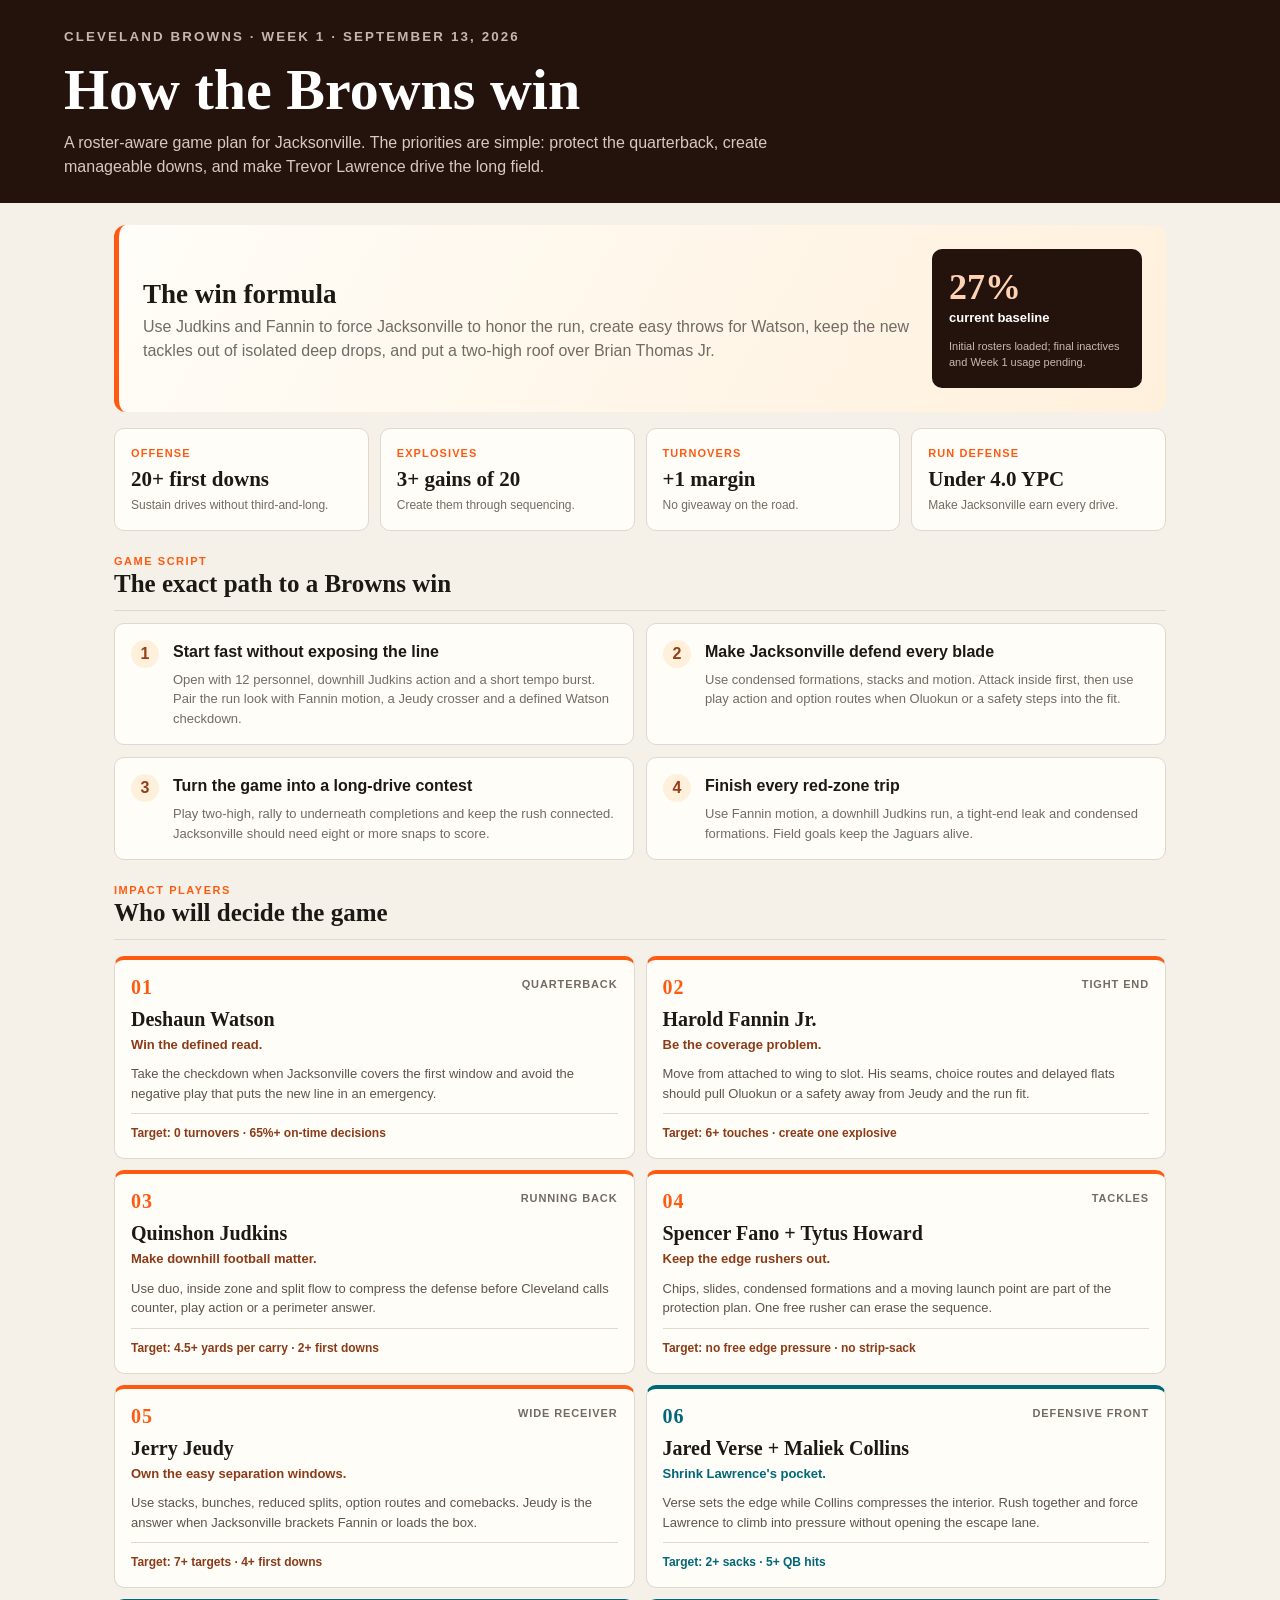
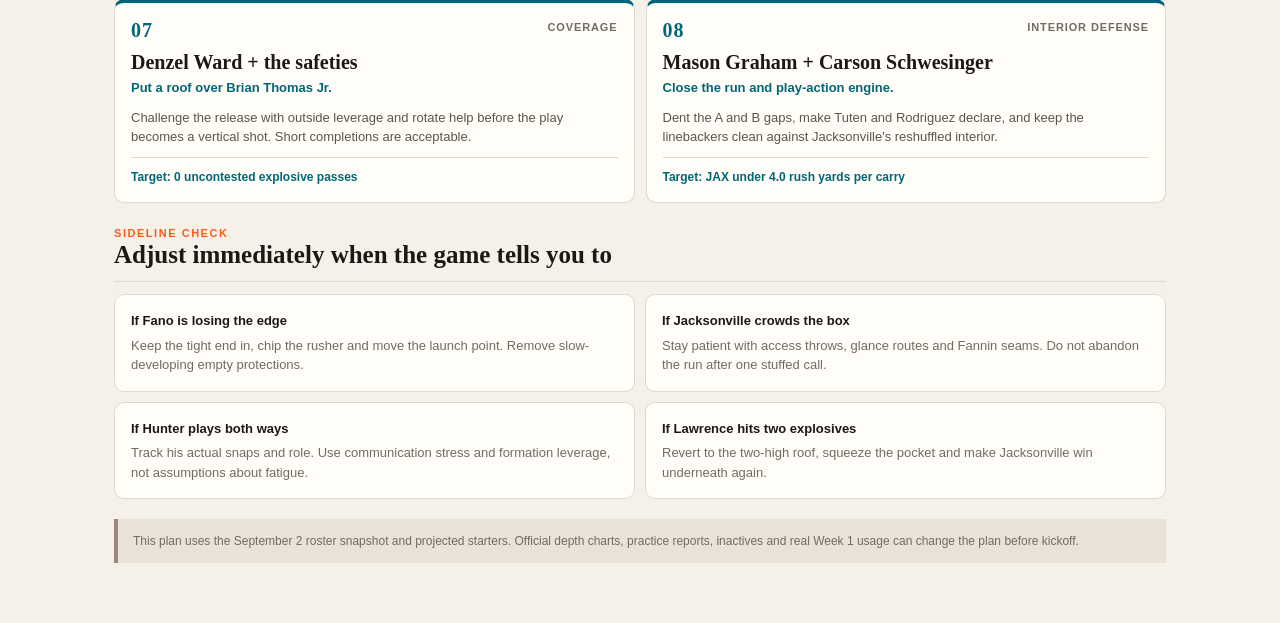
==== game-plan.html @ d850a13b "Add public Week 1 Browns game plan page" ====
<!doctype html>
<html lang="en">
<head>
  <meta charset="UTF-8"><meta name="viewport" content="width=device-width,initial-scale=1">
  <title>Browns Game Plan | Week 1 vs Jaguars</title>
  <style>
    :root{--brown:#24130d;--orange:#ff5a12;--cream:#f5f1e9;--paper:#fffdf8;--ink:#1c1814;--muted:#716b63;--line:#ded8ce}*{box-sizing:border-box}body{margin:0;background:var(--cream);color:var(--ink);font:16px Arial,sans-serif;line-height:1.5}.top{background:var(--brown);color:#fff;padding:24px max(22px,5vw)}.top small{color:#c7b6ad;letter-spacing:.16em;font-weight:bold}.top h1{font:700 clamp(32px,5vw,58px) Georgia,serif;margin:8px 0}.top p{max-width:760px;color:#d7c8c0;margin:0}.wrap{max-width:1180px;margin:auto;padding:22px max(22px,5vw) 60px}.hero{display:grid;grid-template-columns:1fr 210px;gap:20px;align-items:center;border-left:5px solid var(--orange);background:linear-gradient(120deg,#fffdf8,#fff0dc);padding:24px;border-radius:12px}.hero h2{font:700 27px Georgia,serif;margin:5px 0}.hero p{color:var(--muted);margin:0}.baseline{background:var(--brown);color:#fff;padding:17px;border-radius:10px}.baseline b{display:block;color:#ffd2b3;font:700 36px Georgia,serif}.baseline span,.baseline small{display:block}.baseline span{font-weight:bold;font-size:13px}.baseline small{color:#c9b8ae;margin-top:10px;font-size:11px}.targets,.grid{display:grid;grid-template-columns:repeat(4,1fr);gap:11px;margin:16px 0}.target,.card,.script,.adjust{background:var(--paper);border:1px solid var(--line);border-radius:10px;padding:16px}.target span{display:block;color:var(--orange);font-size:11px;font-weight:bold;text-transform:uppercase;letter-spacing:.1em}.target b{display:block;font:700 21px Georgia,serif;margin-top:6px}.target small{display:block;color:var(--muted);font-size:12px;margin-top:4px}.section{margin-top:22px}.section h3{font:700 25px Georgia,serif;margin:0}.section>header{border-bottom:1px solid var(--line);padding-bottom:12px;margin-bottom:12px}.section>header p{color:var(--orange);font-size:11px;font-weight:bold;letter-spacing:.14em;margin:0}.script-grid{display:grid;grid-template-columns:1fr 1fr;gap:12px}.script{display:grid;grid-template-columns:30px 1fr;gap:12px}.script> b{width:28px;height:28px;border-radius:50%;display:grid;place-items:center;background:#fff0dc;color:#963d17}.script h4{margin:0;font-size:16px}.script p{color:var(--muted);font-size:13px;margin:6px 0 0}.grid{grid-template-columns:1fr 1fr}.card{border-top:4px solid var(--orange)}.card.def{border-top-color:#006778}.card header{display:flex;justify-content:space-between;color:var(--muted);font-size:11px;text-transform:uppercase;font-weight:bold;letter-spacing:.08em}.card header b{font:700 20px Georgia,serif;color:var(--orange)}.card.def header b{color:#006778}.card h4{font:700 20px Georgia,serif;margin:9px 0 4px}.card strong{display:block;color:#8c3b17;font-size:13px}.card.def strong{color:#006778}.card p{font-size:13px;color:#5d554c;margin:10px 0}.card footer{border-top:1px solid var(--line);padding-top:10px;color:#8c3b17;font-size:12px;font-weight:bold}.card.def footer{color:#006778}.adjusts{display:grid;grid-template-columns:1fr 1fr;gap:10px}.adjust b,.adjust span{display:block}.adjust b{font-size:13px}.adjust span{font-size:13px;color:var(--muted);margin-top:5px}.note{background:#e9e2d9;border-left:4px solid #9b877d;padding:13px 15px;margin-top:20px;color:var(--muted);font-size:12px}@media(max-width:760px){.hero{grid-template-columns:1fr}.targets,.grid,.script-grid,.adjusts{grid-template-columns:1fr 1fr}}@media(max-width:480px){.targets,.grid,.script-grid,.adjusts{grid-template-columns:1fr}.wrap{padding-left:15px;padding-right:15px}}
  </style>
</head>
<body>
  <header class="top"><small>CLEVELAND BROWNS · WEEK 1 · SEPTEMBER 13, 2026</small><h1>How the Browns win</h1><p>A roster-aware game plan for Jacksonville. The priorities are simple: protect the quarterback, create manageable downs, and make Trevor Lawrence drive the long field.</p></header>
  <main class="wrap">
    <section class="hero"><div><h2>The win formula</h2><p>Use Judkins and Fannin to force Jacksonville to honor the run, create easy throws for Watson, keep the new tackles out of isolated deep drops, and put a two-high roof over Brian Thomas Jr.</p></div><div class="baseline"><b>27%</b><span>current baseline</span><small>Initial rosters loaded; final inactives and Week 1 usage pending.</small></div></section>
    <section class="targets"><div class="target"><span>Offense</span><b>20+ first downs</b><small>Sustain drives without third-and-long.</small></div><div class="target"><span>Explosives</span><b>3+ gains of 20</b><small>Create them through sequencing.</small></div><div class="target"><span>Turnovers</span><b>+1 margin</b><small>No giveaway on the road.</small></div><div class="target"><span>Run defense</span><b>Under 4.0 YPC</b><small>Make Jacksonville earn every drive.</small></div></section>
    <section class="section"><header><p>GAME SCRIPT</p><h3>The exact path to a Browns win</h3></header><div class="script-grid"><article class="script"><b>1</b><div><h4>Start fast without exposing the line</h4><p>Open with 12 personnel, downhill Judkins action and a short tempo burst. Pair the run look with Fannin motion, a Jeudy crosser and a defined Watson checkdown.</p></div></article><article class="script"><b>2</b><div><h4>Make Jacksonville defend every blade</h4><p>Use condensed formations, stacks and motion. Attack inside first, then use play action and option routes when Oluokun or a safety steps into the fit.</p></div></article><article class="script"><b>3</b><div><h4>Turn the game into a long-drive contest</h4><p>Play two-high, rally to underneath completions and keep the rush connected. Jacksonville should need eight or more snaps to score.</p></div></article><article class="script"><b>4</b><div><h4>Finish every red-zone trip</h4><p>Use Fannin motion, a downhill Judkins run, a tight-end leak and condensed formations. Field goals keep the Jaguars alive.</p></div></article></div></section>
    <section class="section"><header><p>IMPACT PLAYERS</p><h3>Who will decide the game</h3></header><div class="grid"><article class="card"><header><b>01</b><span>Quarterback</span></header><h4>Deshaun Watson</h4><strong>Win the defined read.</strong><p>Take the checkdown when Jacksonville covers the first window and avoid the negative play that puts the new line in an emergency.</p><footer>Target: 0 turnovers · 65%+ on-time decisions</footer></article><article class="card"><header><b>02</b><span>Tight end</span></header><h4>Harold Fannin Jr.</h4><strong>Be the coverage problem.</strong><p>Move from attached to wing to slot. His seams, choice routes and delayed flats should pull Oluokun or a safety away from Jeudy and the run fit.</p><footer>Target: 6+ touches · create one explosive</footer></article><article class="card"><header><b>03</b><span>Running back</span></header><h4>Quinshon Judkins</h4><strong>Make downhill football matter.</strong><p>Use duo, inside zone and split flow to compress the defense before Cleveland calls counter, play action or a perimeter answer.</p><footer>Target: 4.5+ yards per carry · 2+ first downs</footer></article><article class="card"><header><b>04</b><span>Tackles</span></header><h4>Spencer Fano + Tytus Howard</h4><strong>Keep the edge rushers out.</strong><p>Chips, slides, condensed formations and a moving launch point are part of the protection plan. One free rusher can erase the sequence.</p><footer>Target: no free edge pressure · no strip-sack</footer></article><article class="card"><header><b>05</b><span>Wide receiver</span></header><h4>Jerry Jeudy</h4><strong>Own the easy separation windows.</strong><p>Use stacks, bunches, reduced splits, option routes and comebacks. Jeudy is the answer when Jacksonville brackets Fannin or loads the box.</p><footer>Target: 7+ targets · 4+ first downs</footer></article><article class="card def"><header><b>06</b><span>Defensive front</span></header><h4>Jared Verse + Maliek Collins</h4><strong>Shrink Lawrence's pocket.</strong><p>Verse sets the edge while Collins compresses the interior. Rush together and force Lawrence to climb into pressure without opening the escape lane.</p><footer>Target: 2+ sacks · 5+ QB hits</footer></article><article class="card def"><header><b>07</b><span>Coverage</span></header><h4>Denzel Ward + the safeties</h4><strong>Put a roof over Brian Thomas Jr.</strong><p>Challenge the release with outside leverage and rotate help before the play becomes a vertical shot. Short completions are acceptable.</p><footer>Target: 0 uncontested explosive passes</footer></article><article class="card def"><header><b>08</b><span>Interior defense</span></header><h4>Mason Graham + Carson Schwesinger</h4><strong>Close the run and play-action engine.</strong><p>Dent the A and B gaps, make Tuten and Rodriguez declare, and keep the linebackers clean against Jacksonville's reshuffled interior.</p><footer>Target: JAX under 4.0 rush yards per carry</footer></article></div></section>
    <section class="section"><header><p>SIDELINE CHECK</p><h3>Adjust immediately when the game tells you to</h3></header><div class="adjusts"><div class="adjust"><b>If Fano is losing the edge</b><span>Keep the tight end in, chip the rusher and move the launch point. Remove slow-developing empty protections.</span></div><div class="adjust"><b>If Jacksonville crowds the box</b><span>Stay patient with access throws, glance routes and Fannin seams. Do not abandon the run after one stuffed call.</span></div><div class="adjust"><b>If Hunter plays both ways</b><span>Track his actual snaps and role. Use communication stress and formation leverage, not assumptions about fatigue.</span></div><div class="adjust"><b>If Lawrence hits two explosives</b><span>Revert to the two-high roof, squeeze the pocket and make Jacksonville win underneath again.</span></div></div></section>
    <div class="note">This plan uses the September 2 roster snapshot and projected starters. Official depth charts, practice reports, inactives and real Week 1 usage can change the plan before kickoff.</div>
  </main>
</body>
</html>
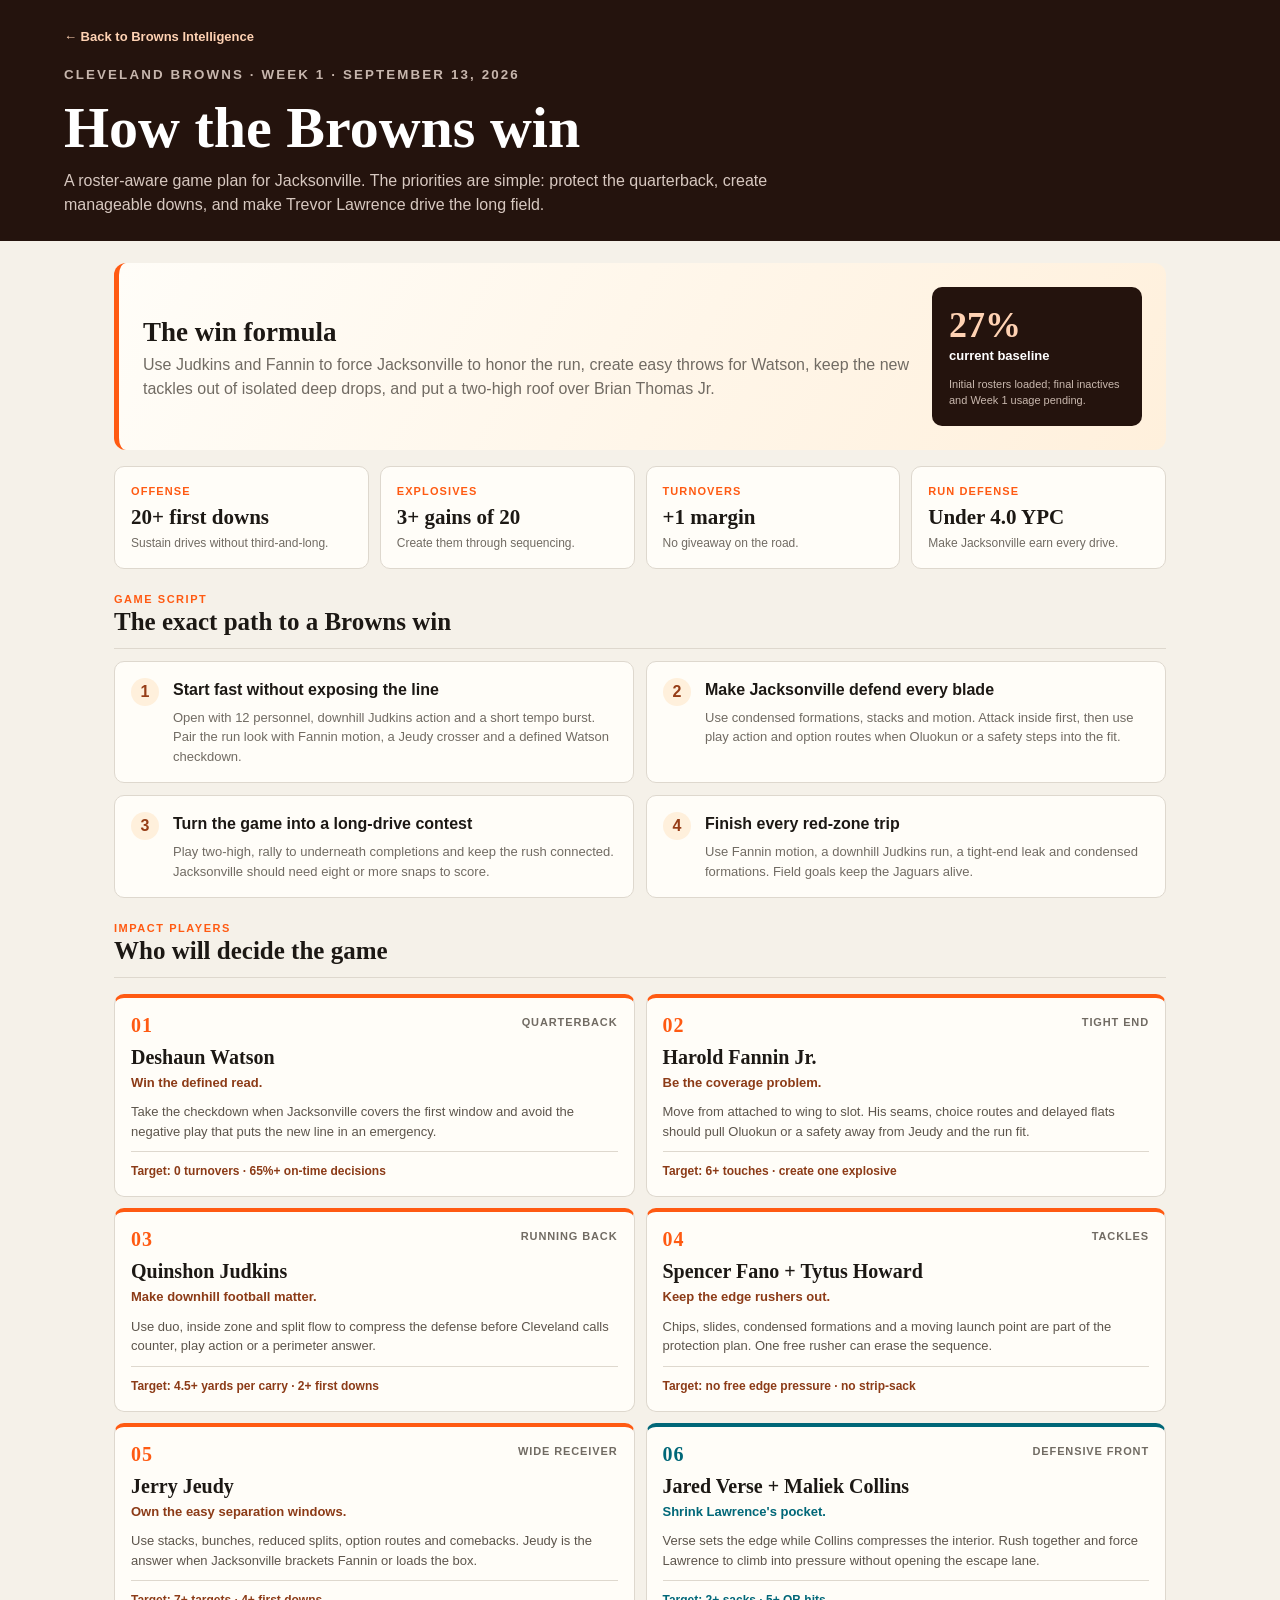
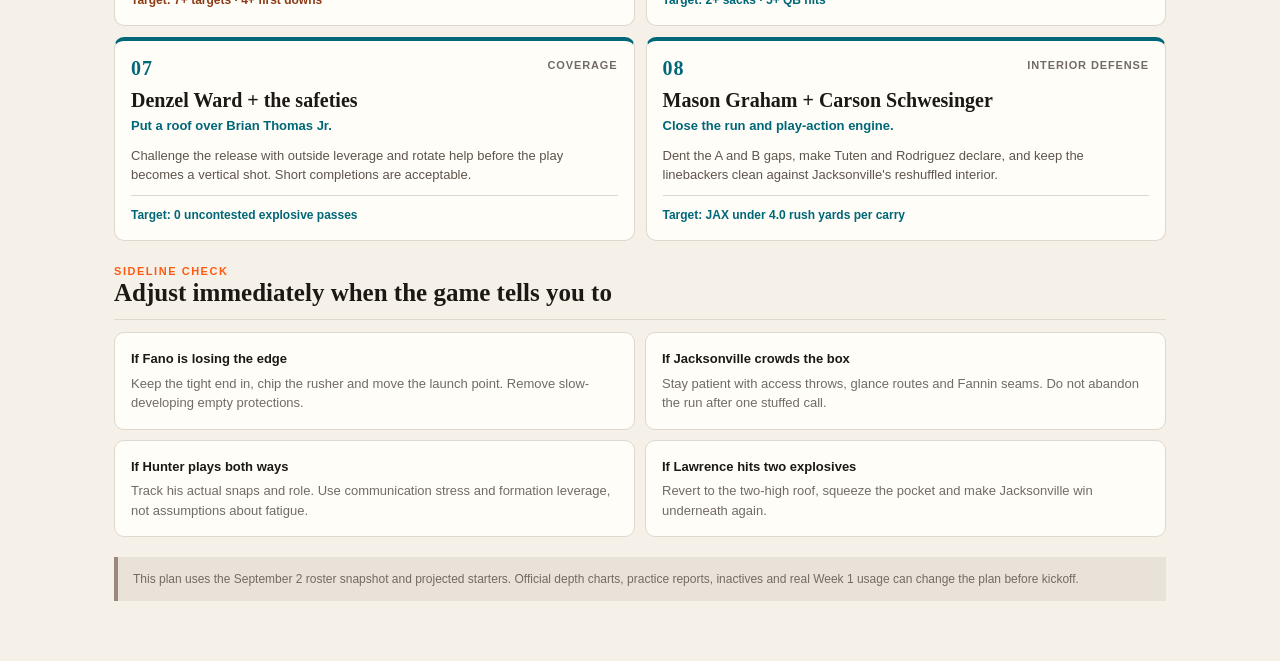
==== commit c019b5d5: "Add navigation between dashboard and game plan" ====
--- a/game-plan.html
+++ b/game-plan.html
@@ -4,11 +4,11 @@
   <meta charset="UTF-8"><meta name="viewport" content="width=device-width,initial-scale=1">
   <title>Browns Game Plan | Week 1 vs Jaguars</title>
   <style>
-    :root{--brown:#24130d;--orange:#ff5a12;--cream:#f5f1e9;--paper:#fffdf8;--ink:#1c1814;--muted:#716b63;--line:#ded8ce}*{box-sizing:border-box}body{margin:0;background:var(--cream);color:var(--ink);font:16px Arial,sans-serif;line-height:1.5}.top{background:var(--brown);color:#fff;padding:24px max(22px,5vw)}.top small{color:#c7b6ad;letter-spacing:.16em;font-weight:bold}.top h1{font:700 clamp(32px,5vw,58px) Georgia,serif;margin:8px 0}.top p{max-width:760px;color:#d7c8c0;margin:0}.wrap{max-width:1180px;margin:auto;padding:22px max(22px,5vw) 60px}.hero{display:grid;grid-template-columns:1fr 210px;gap:20px;align-items:center;border-left:5px solid var(--orange);background:linear-gradient(120deg,#fffdf8,#fff0dc);padding:24px;border-radius:12px}.hero h2{font:700 27px Georgia,serif;margin:5px 0}.hero p{color:var(--muted);margin:0}.baseline{background:var(--brown);color:#fff;padding:17px;border-radius:10px}.baseline b{display:block;color:#ffd2b3;font:700 36px Georgia,serif}.baseline span,.baseline small{display:block}.baseline span{font-weight:bold;font-size:13px}.baseline small{color:#c9b8ae;margin-top:10px;font-size:11px}.targets,.grid{display:grid;grid-template-columns:repeat(4,1fr);gap:11px;margin:16px 0}.target,.card,.script,.adjust{background:var(--paper);border:1px solid var(--line);border-radius:10px;padding:16px}.target span{display:block;color:var(--orange);font-size:11px;font-weight:bold;text-transform:uppercase;letter-spacing:.1em}.target b{display:block;font:700 21px Georgia,serif;margin-top:6px}.target small{display:block;color:var(--muted);font-size:12px;margin-top:4px}.section{margin-top:22px}.section h3{font:700 25px Georgia,serif;margin:0}.section>header{border-bottom:1px solid var(--line);padding-bottom:12px;margin-bottom:12px}.section>header p{color:var(--orange);font-size:11px;font-weight:bold;letter-spacing:.14em;margin:0}.script-grid{display:grid;grid-template-columns:1fr 1fr;gap:12px}.script{display:grid;grid-template-columns:30px 1fr;gap:12px}.script> b{width:28px;height:28px;border-radius:50%;display:grid;place-items:center;background:#fff0dc;color:#963d17}.script h4{margin:0;font-size:16px}.script p{color:var(--muted);font-size:13px;margin:6px 0 0}.grid{grid-template-columns:1fr 1fr}.card{border-top:4px solid var(--orange)}.card.def{border-top-color:#006778}.card header{display:flex;justify-content:space-between;color:var(--muted);font-size:11px;text-transform:uppercase;font-weight:bold;letter-spacing:.08em}.card header b{font:700 20px Georgia,serif;color:var(--orange)}.card.def header b{color:#006778}.card h4{font:700 20px Georgia,serif;margin:9px 0 4px}.card strong{display:block;color:#8c3b17;font-size:13px}.card.def strong{color:#006778}.card p{font-size:13px;color:#5d554c;margin:10px 0}.card footer{border-top:1px solid var(--line);padding-top:10px;color:#8c3b17;font-size:12px;font-weight:bold}.card.def footer{color:#006778}.adjusts{display:grid;grid-template-columns:1fr 1fr;gap:10px}.adjust b,.adjust span{display:block}.adjust b{font-size:13px}.adjust span{font-size:13px;color:var(--muted);margin-top:5px}.note{background:#e9e2d9;border-left:4px solid #9b877d;padding:13px 15px;margin-top:20px;color:var(--muted);font-size:12px}@media(max-width:760px){.hero{grid-template-columns:1fr}.targets,.grid,.script-grid,.adjusts{grid-template-columns:1fr 1fr}}@media(max-width:480px){.targets,.grid,.script-grid,.adjusts{grid-template-columns:1fr}.wrap{padding-left:15px;padding-right:15px}}
+    :root{--brown:#24130d;--orange:#ff5a12;--cream:#f5f1e9;--paper:#fffdf8;--ink:#1c1814;--muted:#716b63;--line:#ded8ce}nav a{color:#ffd2b3;text-decoration:none;font-size:13px;font-weight:bold}nav a:hover{text-decoration:underline}.page-nav{margin-bottom:14px}*{box-sizing:border-box}body{margin:0;background:var(--cream);color:var(--ink);font:16px Arial,sans-serif;line-height:1.5}.top{background:var(--brown);color:#fff;padding:24px max(22px,5vw)}.top small{color:#c7b6ad;letter-spacing:.16em;font-weight:bold}.top h1{font:700 clamp(32px,5vw,58px) Georgia,serif;margin:8px 0}.top p{max-width:760px;color:#d7c8c0;margin:0}.wrap{max-width:1180px;margin:auto;padding:22px max(22px,5vw) 60px}.hero{display:grid;grid-template-columns:1fr 210px;gap:20px;align-items:center;border-left:5px solid var(--orange);background:linear-gradient(120deg,#fffdf8,#fff0dc);padding:24px;border-radius:12px}.hero h2{font:700 27px Georgia,serif;margin:5px 0}.hero p{color:var(--muted);margin:0}.baseline{background:var(--brown);color:#fff;padding:17px;border-radius:10px}.baseline b{display:block;color:#ffd2b3;font:700 36px Georgia,serif}.baseline span,.baseline small{display:block}.baseline span{font-weight:bold;font-size:13px}.baseline small{color:#c9b8ae;margin-top:10px;font-size:11px}.targets,.grid{display:grid;grid-template-columns:repeat(4,1fr);gap:11px;margin:16px 0}.target,.card,.script,.adjust{background:var(--paper);border:1px solid var(--line);border-radius:10px;padding:16px}.target span{display:block;color:var(--orange);font-size:11px;font-weight:bold;text-transform:uppercase;letter-spacing:.1em}.target b{display:block;font:700 21px Georgia,serif;margin-top:6px}.target small{display:block;color:var(--muted);font-size:12px;margin-top:4px}.section{margin-top:22px}.section h3{font:700 25px Georgia,serif;margin:0}.section>header{border-bottom:1px solid var(--line);padding-bottom:12px;margin-bottom:12px}.section>header p{color:var(--orange);font-size:11px;font-weight:bold;letter-spacing:.14em;margin:0}.script-grid{display:grid;grid-template-columns:1fr 1fr;gap:12px}.script{display:grid;grid-template-columns:30px 1fr;gap:12px}.script> b{width:28px;height:28px;border-radius:50%;display:grid;place-items:center;background:#fff0dc;color:#963d17}.script h4{margin:0;font-size:16px}.script p{color:var(--muted);font-size:13px;margin:6px 0 0}.grid{grid-template-columns:1fr 1fr}.card{border-top:4px solid var(--orange)}.card.def{border-top-color:#006778}.card header{display:flex;justify-content:space-between;color:var(--muted);font-size:11px;text-transform:uppercase;font-weight:bold;letter-spacing:.08em}.card header b{font:700 20px Georgia,serif;color:var(--orange)}.card.def header b{color:#006778}.card h4{font:700 20px Georgia,serif;margin:9px 0 4px}.card strong{display:block;color:#8c3b17;font-size:13px}.card.def strong{color:#006778}.card p{font-size:13px;color:#5d554c;margin:10px 0}.card footer{border-top:1px solid var(--line);padding-top:10px;color:#8c3b17;font-size:12px;font-weight:bold}.card.def footer{color:#006778}.adjusts{display:grid;grid-template-columns:1fr 1fr;gap:10px}.adjust b,.adjust span{display:block}.adjust b{font-size:13px}.adjust span{font-size:13px;color:var(--muted);margin-top:5px}.note{background:#e9e2d9;border-left:4px solid #9b877d;padding:13px 15px;margin-top:20px;color:var(--muted);font-size:12px}@media(max-width:760px){.hero{grid-template-columns:1fr}.targets,.grid,.script-grid,.adjusts{grid-template-columns:1fr 1fr}}@media(max-width:480px){.targets,.grid,.script-grid,.adjusts{grid-template-columns:1fr}.wrap{padding-left:15px;padding-right:15px}}
   </style>
 </head>
 <body>
-  <header class="top"><small>CLEVELAND BROWNS · WEEK 1 · SEPTEMBER 13, 2026</small><h1>How the Browns win</h1><p>A roster-aware game plan for Jacksonville. The priorities are simple: protect the quarterback, create manageable downs, and make Trevor Lawrence drive the long field.</p></header>
+  <header class="top"><nav class="page-nav"><a href="index.html">← Back to Browns Intelligence</a></nav><small>CLEVELAND BROWNS · WEEK 1 · SEPTEMBER 13, 2026</small><h1>How the Browns win</h1><p>A roster-aware game plan for Jacksonville. The priorities are simple: protect the quarterback, create manageable downs, and make Trevor Lawrence drive the long field.</p></header>
   <main class="wrap">
     <section class="hero"><div><h2>The win formula</h2><p>Use Judkins and Fannin to force Jacksonville to honor the run, create easy throws for Watson, keep the new tackles out of isolated deep drops, and put a two-high roof over Brian Thomas Jr.</p></div><div class="baseline"><b>27%</b><span>current baseline</span><small>Initial rosters loaded; final inactives and Week 1 usage pending.</small></div></section>
     <section class="targets"><div class="target"><span>Offense</span><b>20+ first downs</b><small>Sustain drives without third-and-long.</small></div><div class="target"><span>Explosives</span><b>3+ gains of 20</b><small>Create them through sequencing.</small></div><div class="target"><span>Turnovers</span><b>+1 margin</b><small>No giveaway on the road.</small></div><div class="target"><span>Run defense</span><b>Under 4.0 YPC</b><small>Make Jacksonville earn every drive.</small></div></section>
